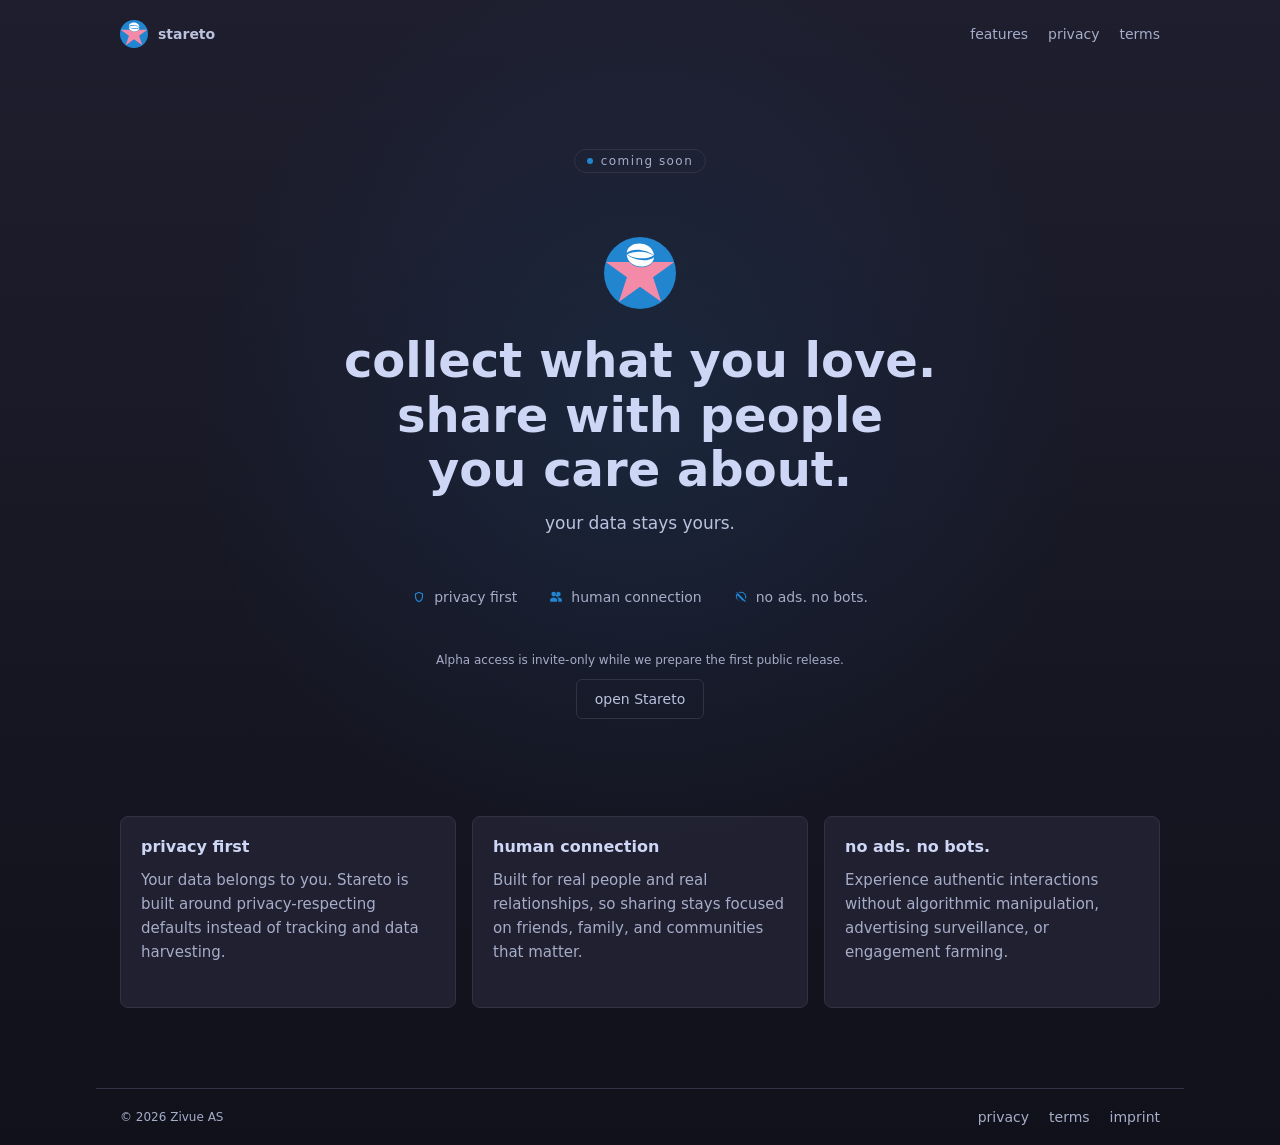
==== docs/index.html @ 8e0c45cd "add favicon and initial HTML structure for landing page" ====
<!DOCTYPE html>
<html lang="en">
<head>
  <meta charset="UTF-8">
  <meta name="viewport" content="width=device-width, initial-scale=1.0">
  <title>Stareto - privacy-first social collecting</title>
  <meta name="description" content="Stareto is the social platform that puts you first. No ads, no bots, no surveillance - just authentic connections in a privacy-respecting community.">
  <meta name="author" content="Zivue AS">
  <meta name="theme-color" content="#11111b">

  <link rel="canonical" href="https://stareto.com/">

  <meta property="og:type" content="website">
  <meta property="og:site_name" content="Stareto">
  <meta property="og:title" content="Stareto - privacy-first social collecting">
  <meta property="og:description" content="Collect what you love. Share with people you care about. Your data stays yours.">
  <meta property="og:url" content="https://stareto.com/">
  <meta property="og:image" content="https://stareto.com/logo.svg">

  <meta name="twitter:card" content="summary">
  <meta name="twitter:title" content="Stareto - privacy-first social collecting">
  <meta name="twitter:description" content="Collect what you love. Share with people you care about. Your data stays yours.">
  <meta name="twitter:image" content="https://stareto.com/logo.svg">

  <link rel="icon" type="image/svg+xml" href="/favicon.svg">
  <link rel="icon" type="image/png" sizes="32x32" href="/favicon-32.png">
  <link rel="icon" type="image/png" sizes="192x192" href="/favicon-192.png">
  <link rel="icon" href="/favicon.ico">
  <link rel="apple-touch-icon" href="/apple-touch-icon.png">

  <script type="application/ld+json">
  {
    "@context": "https://schema.org",
    "@type": "SoftwareApplication",
    "name": "Stareto",
    "url": "https://stareto.com",
    "description": "A privacy-first social platform for collecting what you love and sharing with people you care about.",
    "applicationCategory": "SocialNetworkingApplication",
    "operatingSystem": "Web, iOS, Android",
    "author": {
      "@type": "Organization",
      "name": "Zivue AS",
      "url": "https://zivue.com"
    }
  }
  </script>

  <link rel="stylesheet" href="assets/css/style.css">
</head>
<body>
  <div class="page">
    <header class="site-header" aria-label="Site header">
      <a class="brand" href="/" aria-label="Stareto home">
        <img src="assets/images/logo.svg" alt="" width="28" height="28">
        <span>stareto</span>
      </a>
      <nav class="nav" aria-label="Primary navigation">
        <a href="#features">features</a>
        <a href="/privacy">privacy</a>
        <a href="/terms">terms</a>
      </nav>
    </header>

    <main>
      <section class="hero" aria-labelledby="hero-title">
        <p class="status"><span aria-hidden="true"></span>coming soon</p>
        <img class="hero-logo" src="assets/images/logo.svg" alt="" width="72" height="72">
        <h1 id="hero-title">collect what you love. share with people you care about.</h1>
        <p class="subtitle">your data stays yours.</p>
        <div class="feature-pills" aria-label="Core promises">
          <span>
            <svg aria-hidden="true" viewBox="0 0 24 24"><path d="M12 3 5 6v5c0 4.6 2.9 8.8 7 10 4.1-1.2 7-5.4 7-10V6l-7-3Zm0 2.2 5 2.1V11c0 3.4-2 6.6-5 7.7-3-1.1-5-4.3-5-7.7V7.3l5-2.1Z"/></svg>
            privacy first
          </span>
          <span>
            <svg aria-hidden="true" viewBox="0 0 24 24"><path d="M16 11a4 4 0 1 0-3.2-6.4A5 5 0 0 1 13 6a5 5 0 0 1-2 4 4 4 0 0 0 5 1Zm-8 0a4 4 0 1 0 0-8 4 4 0 0 0 0 8Zm0 2c-3.3 0-6 1.7-6 3.8V20h12v-3.2C14 14.7 11.3 13 8 13Zm8 0c-.7 0-1.4.1-2 .3 1.2.9 2 2.1 2 3.5V20h6v-3.2c0-2.1-2.7-3.8-6-3.8Z"/></svg>
            human connection
          </span>
          <span>
            <svg aria-hidden="true" viewBox="0 0 24 24"><path d="m4.9 3.5 15.6 15.6-1.4 1.4-2.7-2.7A9 9 0 0 1 3 12a8.9 8.9 0 0 1 4.2-7.6L3.5 4.9l1.4-1.4ZM12 3a9 9 0 0 1 8.4 12.2l-1.6-1.6A7 7 0 0 0 9.6 5.2L8.1 3.7A9 9 0 0 1 12 3Zm-7 9a7 7 0 0 0 9.9 6.4L5.6 9.1A7 7 0 0 0 5 12Z"/></svg>
            no ads. no bots.
          </span>
        </div>
        <p class="alpha-note">Alpha access is invite-only while we prepare the first public release.</p>
        <a class="cta" href="https://www.stareto.com">open Stareto</a>
      </section>

      <section id="features" class="features" aria-label="Features">
        <article>
          <h2>privacy first</h2>
          <p>Your data belongs to you. Stareto is built around privacy-respecting defaults instead of tracking and data harvesting.</p>
        </article>
        <article>
          <h2>human connection</h2>
          <p>Built for real people and real relationships, so sharing stays focused on friends, family, and communities that matter.</p>
        </article>
        <article>
          <h2>no ads. no bots.</h2>
          <p>Experience authentic interactions without algorithmic manipulation, advertising surveillance, or engagement farming.</p>
        </article>
      </section>
    </main>

    <footer class="site-footer">
      <p>&copy; 2026 Zivue AS</p>
      <nav aria-label="Legal">
        <a href="/privacy">privacy</a>
        <a href="/terms">terms</a>
        <a href="/imprint">imprint</a>
      </nav>
    </footer>
  </div>
</body>
</html>
---- docs/assets/css/style.css ----
:root {
  color-scheme: dark;
  --bg-deep: #11111b;
  --bg: #1e1e2e;
  --surface: #313244;
  --surface-soft: #242437;
  --text: #cdd6f4;
  --text-secondary: #bac2de;
  --text-tertiary: #a6adc8;
  --muted: #6c7086;
  --stareto: #2185d0;
  --accent: #f38ba8;
  --ring: rgba(33, 133, 208, 0.36);
  font-family: "IBM Plex Sans", "Avenir Next", "Segoe UI", system-ui, sans-serif;
}

* {
  box-sizing: border-box;
}

html {
  min-height: 100%;
  background: var(--bg-deep);
}

body {
  min-height: 100vh;
  margin: 0;
  background:
    radial-gradient(circle at 50% 36%, rgba(33, 133, 208, 0.12), transparent 28rem),
    linear-gradient(180deg, var(--bg) 0%, var(--bg-deep) 100%);
  color: var(--text);
}

a {
  color: inherit;
  text-decoration: none;
}

.page {
  min-height: 100vh;
  display: flex;
  flex-direction: column;
}

.site-header,
.site-footer {
  width: min(100%, 68rem);
  margin: 0 auto;
  padding: 1.25rem 1.5rem;
  display: flex;
  align-items: center;
  justify-content: space-between;
  gap: 1rem;
}

.brand,
.nav,
.site-footer nav {
  display: flex;
  align-items: center;
}

.brand {
  gap: 0.625rem;
  color: var(--text-secondary);
  font-size: 0.875rem;
  font-weight: 600;
  letter-spacing: 0;
  text-transform: lowercase;
}

.brand img {
  width: 1.75rem;
  height: 1.75rem;
}

.nav,
.site-footer nav {
  gap: 1.25rem;
  color: var(--text-tertiary);
  font-size: 0.875rem;
  text-transform: lowercase;
}

.nav a,
.site-footer a {
  transition: color 160ms ease;
}

.nav a:hover,
.site-footer a:hover {
  color: var(--text);
}

main {
  flex: 1;
}

.hero {
  min-height: calc(100vh - 9.5rem);
  width: min(100%, 68rem);
  margin: 0 auto;
  padding: 5rem 1.5rem 6rem;
  display: flex;
  flex-direction: column;
  align-items: center;
  justify-content: center;
  text-align: center;
}

.status {
  display: inline-flex;
  align-items: center;
  gap: 0.5rem;
  margin: 0 0 4rem;
  padding: 0.25rem 0.75rem;
  border: 1px solid var(--surface);
  border-radius: 999px;
  color: var(--text-tertiary);
  font-size: 0.75rem;
  letter-spacing: 0.12em;
  text-transform: lowercase;
}

.status span {
  width: 0.375rem;
  height: 0.375rem;
  border-radius: 999px;
  background: var(--stareto);
  box-shadow: 0 0 0 0 var(--ring);
  animation: pulse 1.8s ease-out infinite;
}

.hero-logo {
  width: 4.5rem;
  height: 4.5rem;
  margin-bottom: 1.5rem;
}

h1 {
  max-width: 42rem;
  margin: 0;
  color: var(--text);
  font-size: clamp(2rem, 4vw, 3rem);
  line-height: 1.14;
  font-weight: 600;
  letter-spacing: 0;
  text-wrap: balance;
}

.subtitle {
  max-width: 28rem;
  margin: 1rem 0 3.5rem;
  color: var(--text-secondary);
  font-size: 1.0625rem;
}

.feature-pills {
  display: flex;
  flex-wrap: wrap;
  justify-content: center;
  gap: 0.75rem 2rem;
  margin-bottom: 3rem;
  color: var(--text-tertiary);
  font-size: 0.875rem;
}

.feature-pills span {
  display: inline-flex;
  align-items: center;
  gap: 0.5rem;
}

.feature-pills svg {
  width: 0.875rem;
  height: 0.875rem;
  fill: var(--stareto);
}

.alpha-note {
  margin: 0 0 0.75rem;
  color: var(--text-tertiary);
  font-size: 0.75rem;
}

.cta {
  display: inline-flex;
  min-height: 2.5rem;
  align-items: center;
  justify-content: center;
  padding: 0.5rem 1.125rem;
  border: 1px solid var(--surface);
  border-radius: 0.375rem;
  color: var(--text-secondary);
  font-size: 0.875rem;
  transition: border-color 160ms ease, color 160ms ease, background 160ms ease;
}

.cta:hover {
  border-color: var(--stareto);
  color: #8bd5ff;
  background: rgba(33, 133, 208, 0.08);
}

.features {
  width: min(100%, 68rem);
  margin: 0 auto;
  padding: 0 1.5rem 5rem;
  display: grid;
  grid-template-columns: repeat(3, minmax(0, 1fr));
  gap: 1rem;
}

.features article {
  min-height: 12rem;
  padding: 1.25rem;
  border: 1px solid var(--surface);
  border-radius: 0.5rem;
  background: color-mix(in srgb, var(--surface-soft) 78%, transparent);
}

.features h2 {
  margin: 0 0 0.75rem;
  color: var(--text);
  font-size: 1rem;
  font-weight: 600;
  text-transform: lowercase;
}

.features p {
  margin: 0;
  color: var(--text-tertiary);
  font-size: 0.9375rem;
  line-height: 1.6;
}

.site-footer {
  border-top: 1px solid var(--surface);
  color: var(--text-tertiary);
  font-size: 0.75rem;
}

.site-footer p {
  margin: 0;
}

.legal-main {
  width: min(100%, 52rem);
  margin: 0 auto;
  padding: 4rem 1.5rem 5rem;
}

.legal-main article {
  color: var(--text-secondary);
  font-size: 1rem;
  line-height: 1.7;
}

.legal-main h1,
.legal-main h2,
.legal-main h3 {
  color: var(--text);
  letter-spacing: 0;
}

.legal-main h1 {
  margin: 0 0 0.5rem;
  font-size: clamp(2rem, 4vw, 2.75rem);
  line-height: 1.12;
}

.legal-main h2 {
  margin: 2.25rem 0 0.75rem;
  font-size: 1.25rem;
}

.legal-main h3 {
  margin: 1.5rem 0 0.5rem;
  font-size: 1rem;
}

.legal-main p,
.legal-main ul {
  margin: 0 0 1rem;
}

.legal-main ul {
  padding-left: 1.25rem;
}

.legal-main li + li {
  margin-top: 0.35rem;
}

.legal-main a {
  color: #8bd5ff;
  text-decoration: underline;
  text-underline-offset: 0.2em;
}

.legal-updated {
  color: var(--text-tertiary);
  font-size: 0.875rem;
}

@keyframes pulse {
  0% {
    box-shadow: 0 0 0 0 var(--ring);
  }
  70% {
    box-shadow: 0 0 0 0.5rem rgba(33, 133, 208, 0);
  }
  100% {
    box-shadow: 0 0 0 0 rgba(33, 133, 208, 0);
  }
}

@media (max-width: 720px) {
  .site-header,
  .site-footer {
    align-items: flex-start;
    flex-direction: column;
  }

  .nav,
  .site-footer nav {
    flex-wrap: wrap;
    gap: 0.75rem 1rem;
  }

  .hero {
    min-height: auto;
    padding-top: 4rem;
  }

  .status {
    margin-bottom: 3rem;
  }

  .features {
    grid-template-columns: 1fr;
  }
}
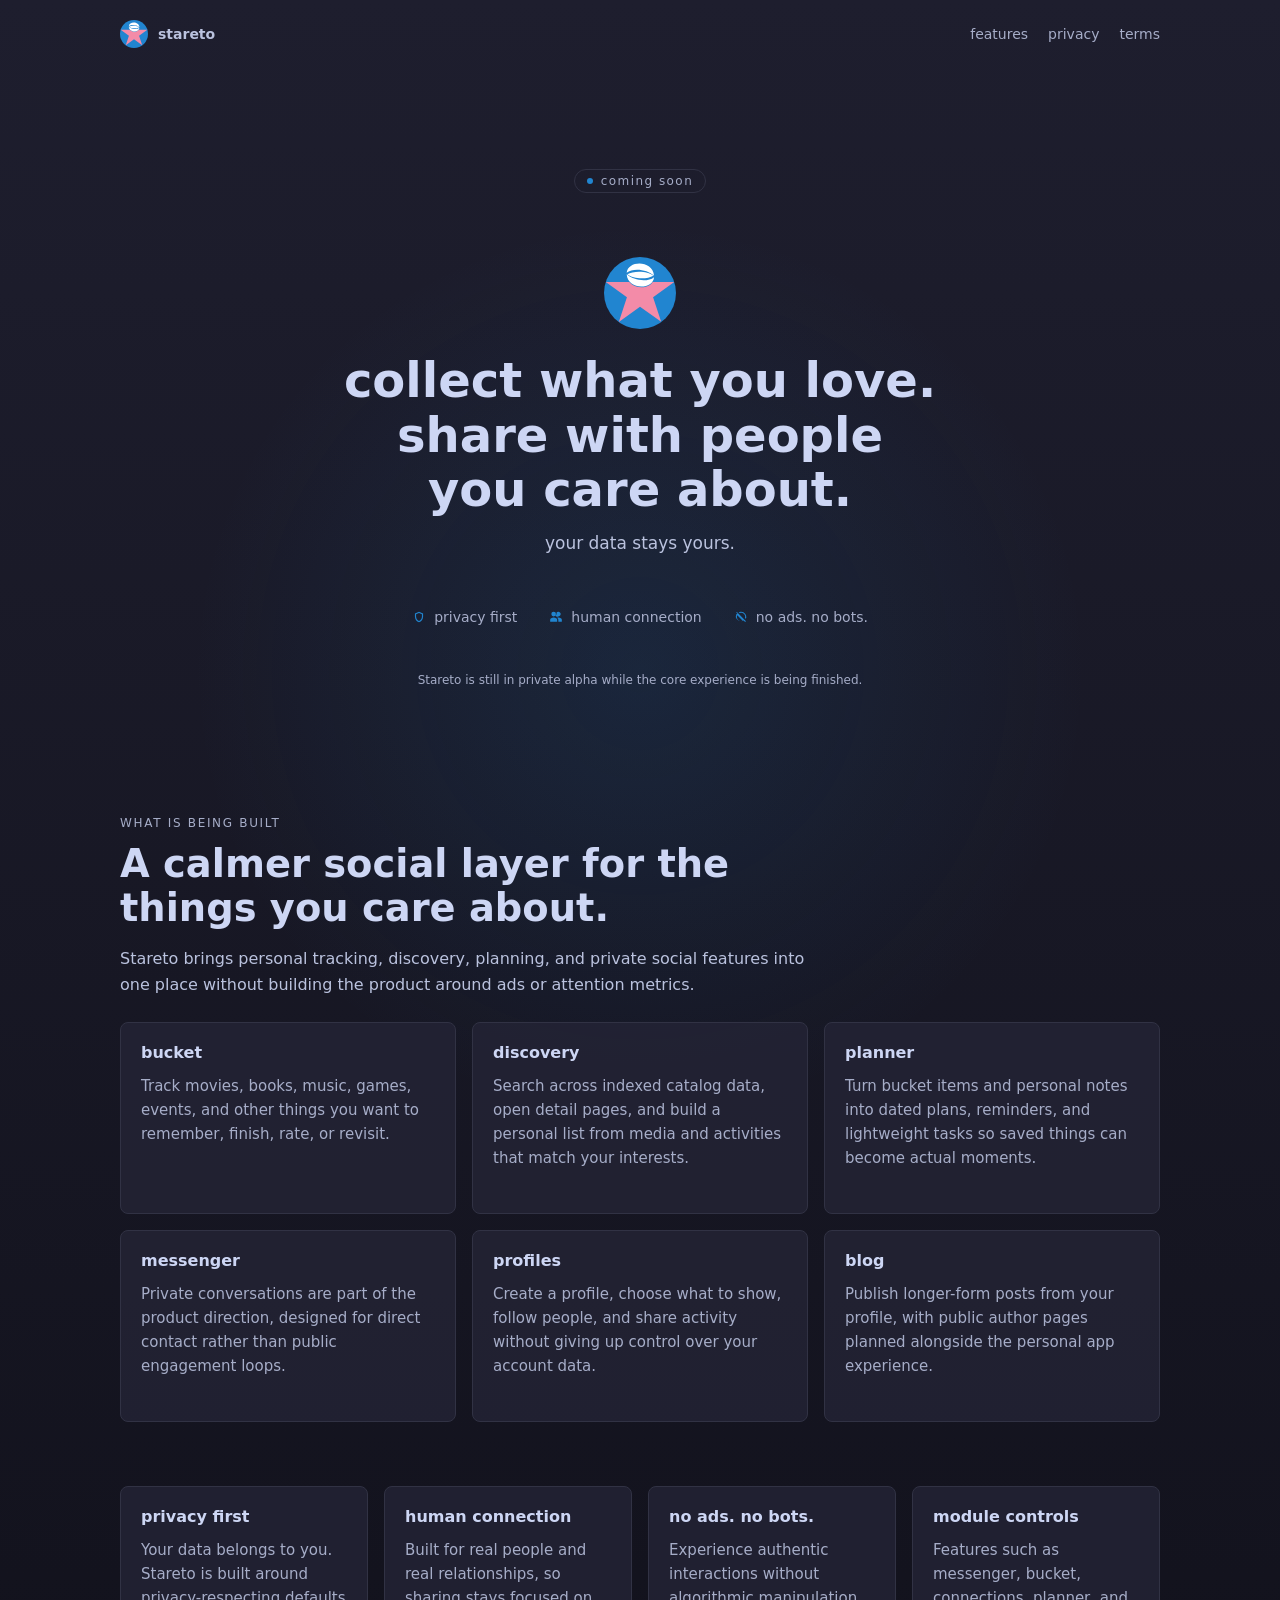
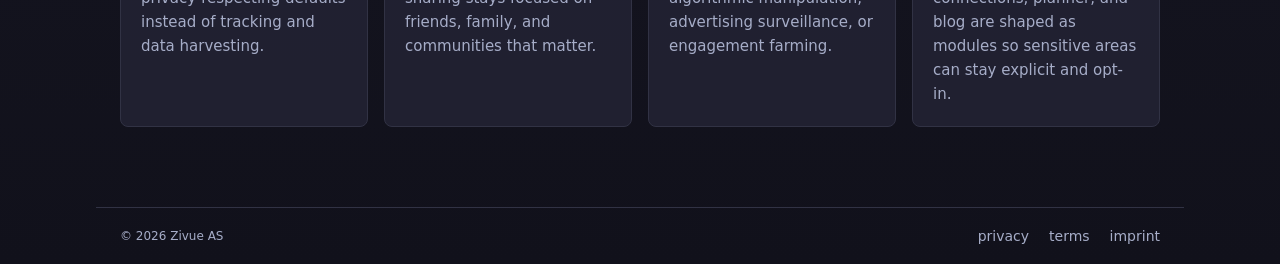
==== commit 94870562: "update index.html and style.css with new feature descriptions and layout adjustments" ====
--- a/docs/index.html
+++ b/docs/index.html
@@ -81,11 +81,43 @@
             no ads. no bots.
           </span>
         </div>
-        <p class="alpha-note">Alpha access is invite-only while we prepare the first public release.</p>
-        <a class="cta" href="https://www.stareto.com">open Stareto</a>
+        <p class="alpha-note">Stareto is still in private alpha while the core experience is being finished.</p>
       </section>
 
-      <section id="features" class="features" aria-label="Features">
+      <section id="features" class="section-intro" aria-labelledby="features-title">
+        <p class="eyebrow">what is being built</p>
+        <h2 id="features-title">A calmer social layer for the things you care about.</h2>
+        <p>Stareto brings personal tracking, discovery, planning, and private social features into one place without building the product around ads or attention metrics.</p>
+      </section>
+
+      <section class="features" aria-label="Core features">
+        <article>
+          <h2>bucket</h2>
+          <p>Track movies, books, music, games, events, and other things you want to remember, finish, rate, or revisit.</p>
+        </article>
+        <article>
+          <h2>discovery</h2>
+          <p>Search across indexed catalog data, open detail pages, and build a personal list from media and activities that match your interests.</p>
+        </article>
+        <article>
+          <h2>planner</h2>
+          <p>Turn bucket items and personal notes into dated plans, reminders, and lightweight tasks so saved things can become actual moments.</p>
+        </article>
+        <article>
+          <h2>messenger</h2>
+          <p>Private conversations are part of the product direction, designed for direct contact rather than public engagement loops.</p>
+        </article>
+        <article>
+          <h2>profiles</h2>
+          <p>Create a profile, choose what to show, follow people, and share activity without giving up control over your account data.</p>
+        </article>
+        <article>
+          <h2>blog</h2>
+          <p>Publish longer-form posts from your profile, with public author pages planned alongside the personal app experience.</p>
+        </article>
+      </section>
+
+      <section class="details" aria-label="Product principles">
         <article>
           <h2>privacy first</h2>
           <p>Your data belongs to you. Stareto is built around privacy-respecting defaults instead of tracking and data harvesting.</p>
@@ -97,6 +129,10 @@
         <article>
           <h2>no ads. no bots.</h2>
           <p>Experience authentic interactions without algorithmic manipulation, advertising surveillance, or engagement farming.</p>
+        </article>
+        <article>
+          <h2>module controls</h2>
+          <p>Features such as messenger, bucket, connections, planner, and blog are shaped as modules so sensitive areas can stay explicit and opt-in.</p>
         </article>
       </section>
     </main>
--- a/docs/assets/css/style.css
+++ b/docs/assets/css/style.css
@@ -184,35 +184,61 @@
   font-size: 0.75rem;
 }
 
-.cta {
-  display: inline-flex;
-  min-height: 2.5rem;
-  align-items: center;
-  justify-content: center;
-  padding: 0.5rem 1.125rem;
-  border: 1px solid var(--surface);
-  border-radius: 0.375rem;
-  color: var(--text-secondary);
-  font-size: 0.875rem;
-  transition: border-color 160ms ease, color 160ms ease, background 160ms ease;
-}
-
-.cta:hover {
-  border-color: var(--stareto);
-  color: #8bd5ff;
-  background: rgba(33, 133, 208, 0.08);
-}
-
-.features {
+.section-intro,
+.features,
+.details {
   width: min(100%, 68rem);
   margin: 0 auto;
-  padding: 0 1.5rem 5rem;
+  padding-inline: 1.5rem;
+}
+
+.section-intro {
+  padding-bottom: 1.5rem;
+}
+
+.section-intro .eyebrow {
+  margin: 0 0 0.75rem;
+  color: var(--text-tertiary);
+  font-size: 0.75rem;
+  letter-spacing: 0.14em;
+  text-transform: uppercase;
+}
+
+.section-intro h2 {
+  max-width: 42rem;
+  margin: 0 0 1rem;
+  color: var(--text);
+  font-size: clamp(1.75rem, 3vw, 2.5rem);
+  line-height: 1.14;
+  letter-spacing: 0;
+}
+
+.section-intro > p:not(.eyebrow) {
+  max-width: 44rem;
+  margin: 0;
+  color: var(--text-secondary);
+  font-size: 1rem;
+  line-height: 1.65;
+}
+
+.features,
+.details {
   display: grid;
+  gap: 1rem;
+}
+
+.features {
   grid-template-columns: repeat(3, minmax(0, 1fr));
-  gap: 1rem;
-}
-
-.features article {
+  padding-bottom: 4rem;
+}
+
+.details {
+  grid-template-columns: repeat(4, minmax(0, 1fr));
+  padding-bottom: 5rem;
+}
+
+.features article,
+.details article {
   min-height: 12rem;
   padding: 1.25rem;
   border: 1px solid var(--surface);
@@ -220,7 +246,12 @@
   background: color-mix(in srgb, var(--surface-soft) 78%, transparent);
 }
 
-.features h2 {
+.details article {
+  min-height: 10rem;
+}
+
+.features h2,
+.details h2 {
   margin: 0 0 0.75rem;
   color: var(--text);
   font-size: 1rem;
@@ -228,7 +259,8 @@
   text-transform: lowercase;
 }
 
-.features p {
+.features p,
+.details p {
   margin: 0;
   color: var(--text-tertiary);
   font-size: 0.9375rem;
@@ -338,7 +370,15 @@
     margin-bottom: 3rem;
   }
 
-  .features {
+  .features,
+  .details {
     grid-template-columns: 1fr;
   }
 }
+
+@media (min-width: 721px) and (max-width: 980px) {
+  .features,
+  .details {
+    grid-template-columns: repeat(2, minmax(0, 1fr));
+  }
+}
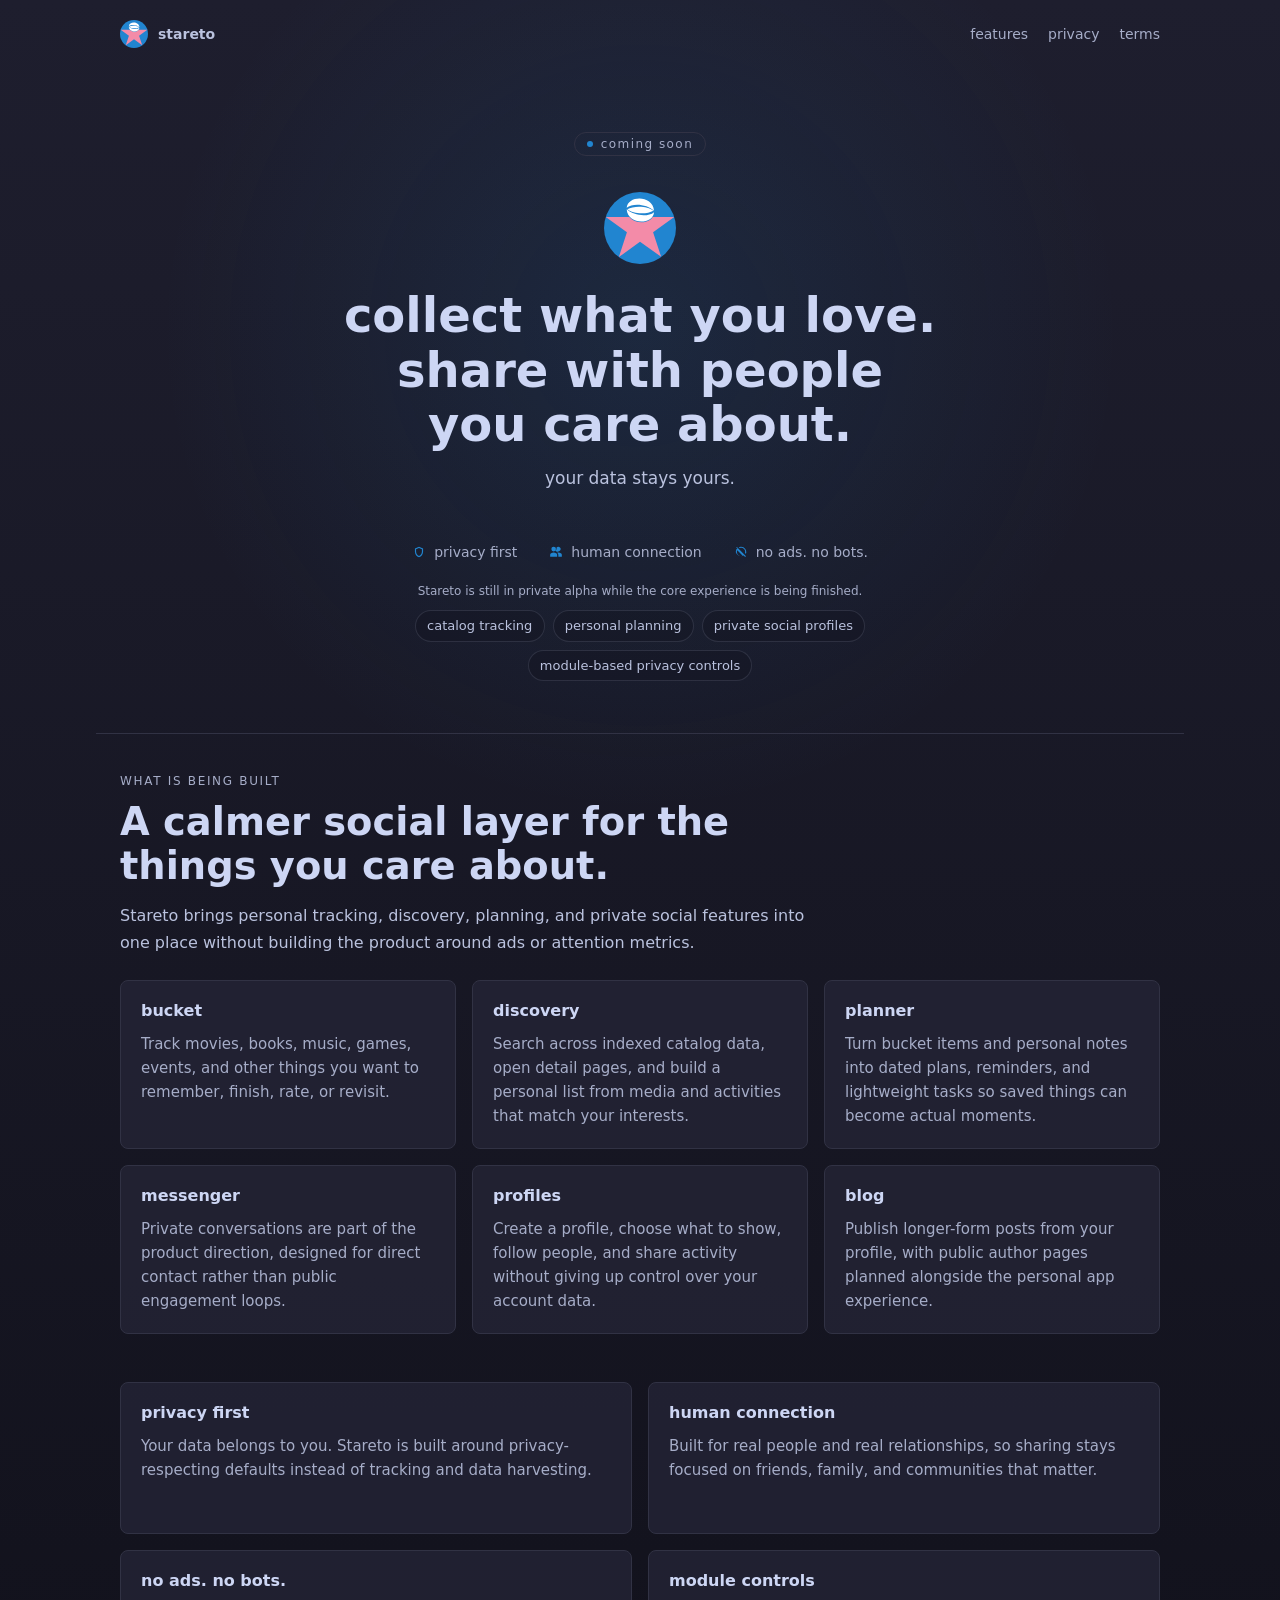
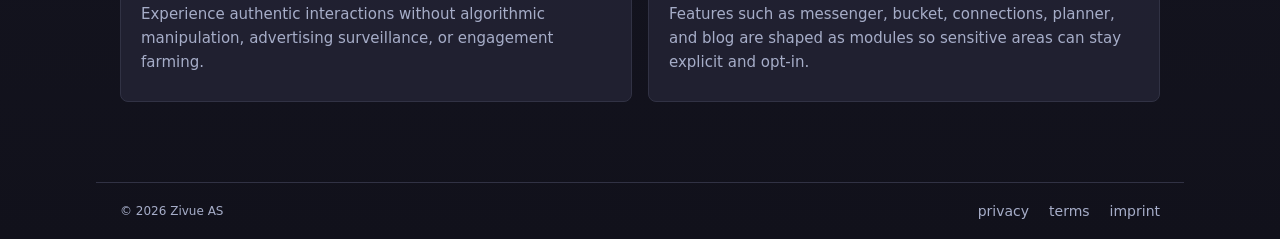
==== commit 1b9bd76c: "add feature summary section and improve layout styles" ====
--- a/docs/index.html
+++ b/docs/index.html
@@ -82,6 +82,12 @@
           </span>
         </div>
         <p class="alpha-note">Stareto is still in private alpha while the core experience is being finished.</p>
+        <div class="hero-summary" aria-label="Feature summary">
+          <span>catalog tracking</span>
+          <span>personal planning</span>
+          <span>private social profiles</span>
+          <span>module-based privacy controls</span>
+        </div>
       </section>
 
       <section id="features" class="section-intro" aria-labelledby="features-title">
--- a/docs/assets/css/style.css
+++ b/docs/assets/css/style.css
@@ -27,7 +27,7 @@
   min-height: 100vh;
   margin: 0;
   background:
-    radial-gradient(circle at 50% 36%, rgba(33, 133, 208, 0.12), transparent 28rem),
+    radial-gradient(circle at 50% 18%, rgba(33, 133, 208, 0.12), transparent 30rem),
     linear-gradient(180deg, var(--bg) 0%, var(--bg-deep) 100%);
   color: var(--text);
 }
@@ -98,14 +98,12 @@
 }
 
 .hero {
-  min-height: calc(100vh - 9.5rem);
   width: min(100%, 68rem);
   margin: 0 auto;
-  padding: 5rem 1.5rem 6rem;
+  padding: 4rem 1.5rem 3.25rem;
   display: flex;
   flex-direction: column;
   align-items: center;
-  justify-content: center;
   text-align: center;
 }
 
@@ -113,7 +111,7 @@
   display: inline-flex;
   align-items: center;
   gap: 0.5rem;
-  margin: 0 0 4rem;
+  margin: 0 0 2.25rem;
   padding: 0.25rem 0.75rem;
   border: 1px solid var(--surface);
   border-radius: 999px;
@@ -161,7 +159,7 @@
   flex-wrap: wrap;
   justify-content: center;
   gap: 0.75rem 2rem;
-  margin-bottom: 3rem;
+  margin-bottom: 1.5rem;
   color: var(--text-tertiary);
   font-size: 0.875rem;
 }
@@ -182,6 +180,23 @@
   margin: 0 0 0.75rem;
   color: var(--text-tertiary);
   font-size: 0.75rem;
+}
+
+.hero-summary {
+  display: flex;
+  flex-wrap: wrap;
+  justify-content: center;
+  gap: 0.5rem;
+  max-width: 42rem;
+}
+
+.hero-summary span {
+  padding: 0.45rem 0.7rem;
+  border: 1px solid rgba(166, 173, 200, 0.16);
+  border-radius: 999px;
+  background: rgba(17, 17, 27, 0.28);
+  color: var(--text-secondary);
+  font-size: 0.8125rem;
 }
 
 .section-intro,
@@ -193,7 +208,9 @@
 }
 
 .section-intro {
+  padding-top: 2.5rem;
   padding-bottom: 1.5rem;
+  border-top: 1px solid var(--surface);
 }
 
 .section-intro .eyebrow {
@@ -229,27 +246,23 @@
 
 .features {
   grid-template-columns: repeat(3, minmax(0, 1fr));
-  padding-bottom: 4rem;
+  padding-bottom: 3rem;
 }
 
 .details {
-  grid-template-columns: repeat(4, minmax(0, 1fr));
+  grid-template-columns: repeat(2, minmax(0, 1fr));
   padding-bottom: 5rem;
 }
 
 .features article,
 .details article {
-  min-height: 12rem;
+  min-height: 9.5rem;
   padding: 1.25rem;
   border: 1px solid var(--surface);
   border-radius: 0.5rem;
   background: color-mix(in srgb, var(--surface-soft) 78%, transparent);
 }
 
-.details article {
-  min-height: 10rem;
-}
-
 .features h2,
 .details h2 {
   margin: 0 0 0.75rem;
@@ -351,8 +364,9 @@
 @media (max-width: 720px) {
   .site-header,
   .site-footer {
-    align-items: flex-start;
-    flex-direction: column;
+    align-items: center;
+    flex-direction: row;
+    flex-wrap: wrap;
   }
 
   .nav,
@@ -362,12 +376,11 @@
   }
 
   .hero {
-    min-height: auto;
-    padding-top: 4rem;
+    padding-top: 3rem;
   }
 
   .status {
-    margin-bottom: 3rem;
+    margin-bottom: 2rem;
   }
 
   .features,
